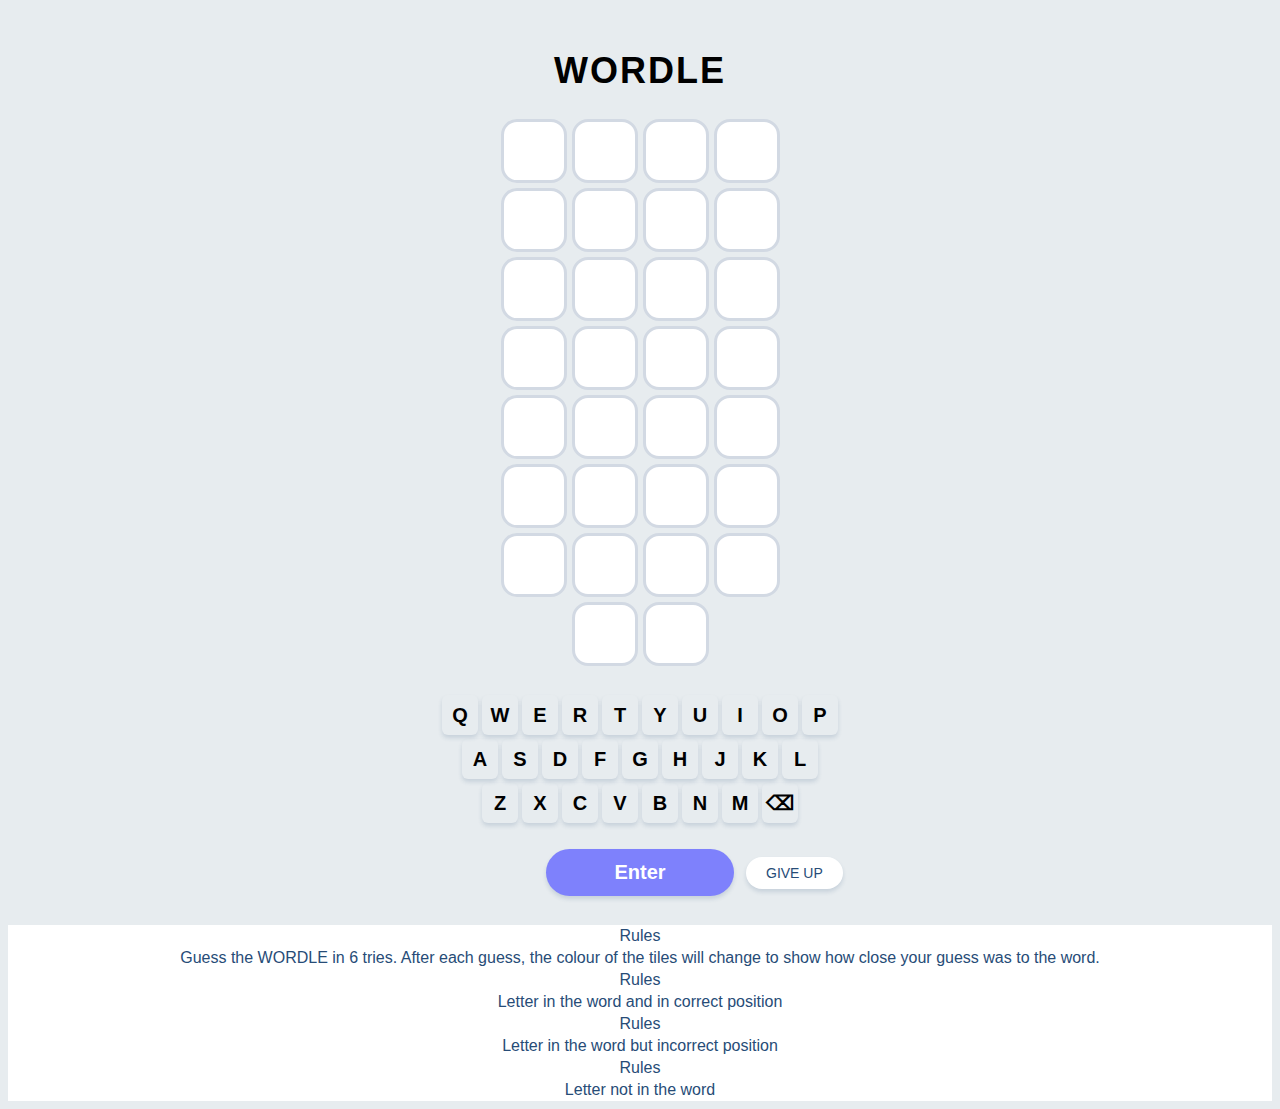
==== wordle.html @ ac992a69 "Yeojin commit" ====
<!DOCTYPE html>
<html lang="en">
  <head>
    <meta charset="utf-8" />
    <meta name="viewport" content="width=device-width, initial-scale=1" />
    <title>Wordle Game</title>

    <link href="https://cdn.jsdelivr.net/npm/bootstrap@5.3.0-alpha1/dist/css/bootstrap.min.css"
      rel="stylesheet"
      integrity="sha384-GLhlTQ8iRABdZLl6O3oVMWSktQOp6b7In1Zl3/Jr59b6EGGoI1aFkw7cmDA6j6gD"
      crossorigin="anonymous"/>
    <link rel="stylesheet" href="style.css" />

    <script src="script.js"></script>
  </head>
  <body>
    <main>
      <div class="container">
        <div class="row">
          
          <div class="col-12">
            <br />
            <h1 id="title">WORDLE</h1>
              <div id="congratulationsGif"></div>
              <div id="board"></div>
            <p id="notInWordList">Um.. still not there yet. Try another one.</p>
            <h6 id="answer"></h6>
          </div>
            
          <div id="keyBoard"></div>
          
          <div>
            <button id="giveUpBtn" class="btn-secondary">
              GIVE UP
            </button>
          </div>


          <div class="container">
            <div class="rules">
              <div class="row">

                <div class="col-sm">
                  <div class="col">
                    <div class="row">
                      <div class="col">
                        Rules
                      </div>
                      <div class="col-6">
                        Guess the WORDLE in 6 tries. After each guess, the colour of the tiles will change to show how close your guess was to the word.
                      </div>
                    </div>
                  </div>
                </div>

                <div class="col-sm">
                  <div class="col">
                    <div class="row">
                      <div class="col">
                        Rules
                      </div>
                      <div class="col-6">
                        Letter in the word and in correct position
                      </div>
                    </div>
                  </div>
                </div>
                
                <div class="col-sm">
                  <div class="col">
                    <div class="row">
                      <div class="col">
                        Rules
                      </div>
                      <div class="col-6">
                        Letter in the word but incorrect position
                      </div>
                    </div>
                  </div>
                </div>

                <div class="col-sm">
                  <div class="col">
                    <div class="row">
                      <div class="col">
                        Rules
                      </div>
                      <div class="col-6">
                        Letter not in the word
                      </div>
                    </div>
                  </div>
                </div>

              </div>
            </div>
          </div>

            <div id="playAgainBtn"></div>
        </div>
      </div>
    </main>

    <script
      src="https://cdn.jsdelivr.net/npm/bootstrap@5.3.0-alpha1/dist/js/bootstrap.bundle.min.js"
      integrity="sha384-w76AqPfDkMBDXo30jS1Sgez6pr3x5MlQ1ZAGC+nuZB+EYdgRZgiwxhTBTkF7CXvN"
      crossorigin="anonymous">
    </script>
  
  </body>
</html>
---- style.css ----
body {
  font-family: Helvetica, sans-serif, Arial;
  text-align: center;
  background-color: #E7ECEF;
}

#title {
  font-size: 36px;
  font-weight: bold;
  letter-spacing: 2px;
}

#board {
  width: 350px;
  /* height: 420px; */
  margin: 0 auto;
  margin-top: 3px;
  display: flex;
  flex-wrap: wrap;
  justify-content: center;
}

.tile {
  /* Box */
  border: 3px solid #D2D9E3;
  border-radius: 16px;
  background-color: #ffffff;
  width: 60px;
  height: 58px;
  margin: 2.5px;

  /* Text */
  color: black;
  font-size: 28px;
  font-weight: bold;
  display: flex;
  justify-content: center;
  align-items: center;
}

.correct {
  background: url("images/pattern-checker.png") no-repeat fixed centers;
  background-color: #61D7B8;
  border-color: #E7ECEF;
}

.present {
  background: url("images/pattern-plus.png") no-repeat fixed centers;
  background-color: #FCCF2E;
  border-color: #E7ECEF;
}

.absent {
  background: url("images/pattern-zigzag.png") no-repeat fixed centers;
  background-color: #C3CFDF;
  border-color: #E7ECEF;
}

#notInWordList {
  display: none;
  font-size: 16px;
}

.not {
  display: block;
  z-index: 1000;
}

.keyboard-row {
  width: 400px;
  cursor: pointer;
  margin: 0 auto;
  display: flex;
  flex-wrap: wrap;
  justify-content: center;
}

.key-tile {
  /* width: 48px;
  height: 48px; */
  width: 36px;
  height: 40px;
  margin: 2px;
  /* background: #FFFFFF; */
  box-shadow: 0px 3px 4px rgba(39, 76, 119, 0.16);
  border-radius: 6px;

  /* Text */
  font-size: 20px;
  font-weight: bold;
  display: flex;
  justify-content: center;
  align-items: center;
}

.enter-key-tile {
  margin: 24px;
  color: #fff;
  padding: 12px 68px;
  position: absolute;
  background: #7E81FC;
  box-shadow: 0px 3px 4px rgb(39 76 119 / 16%);
  border-radius: 80px;

  /* Text */
  font-size: 20px;
  font-weight: bold;
  display: flex;
  justify-content: center;
  align-items: center;
}

.enter-key-tile:hover {
  background:#383A85;
}

.diplay-none {
  display: none !important;
}

.btn-secondary {
    font-size: 14px;
    padding: 8px 20px;
    gap: 10px;
    position: absolute;
    margin: 32px;
    margin-left: 106px;
    border: none;
    background: #FFFFFF;
    box-shadow: 0px 3px 4px rgb(39 76 119 / 16%);
    border-radius: 80px;
    color: #274C77;
}

/* .btn-secondary:hover {
  background: #7E81FC;
} */

.rules {
  font-style: normal;
  font-weight: 400;
  font-size: 16px;
  line-height: 22px;
  color: #274C77;
  margin-top: 100px;
  background: #fff;
}
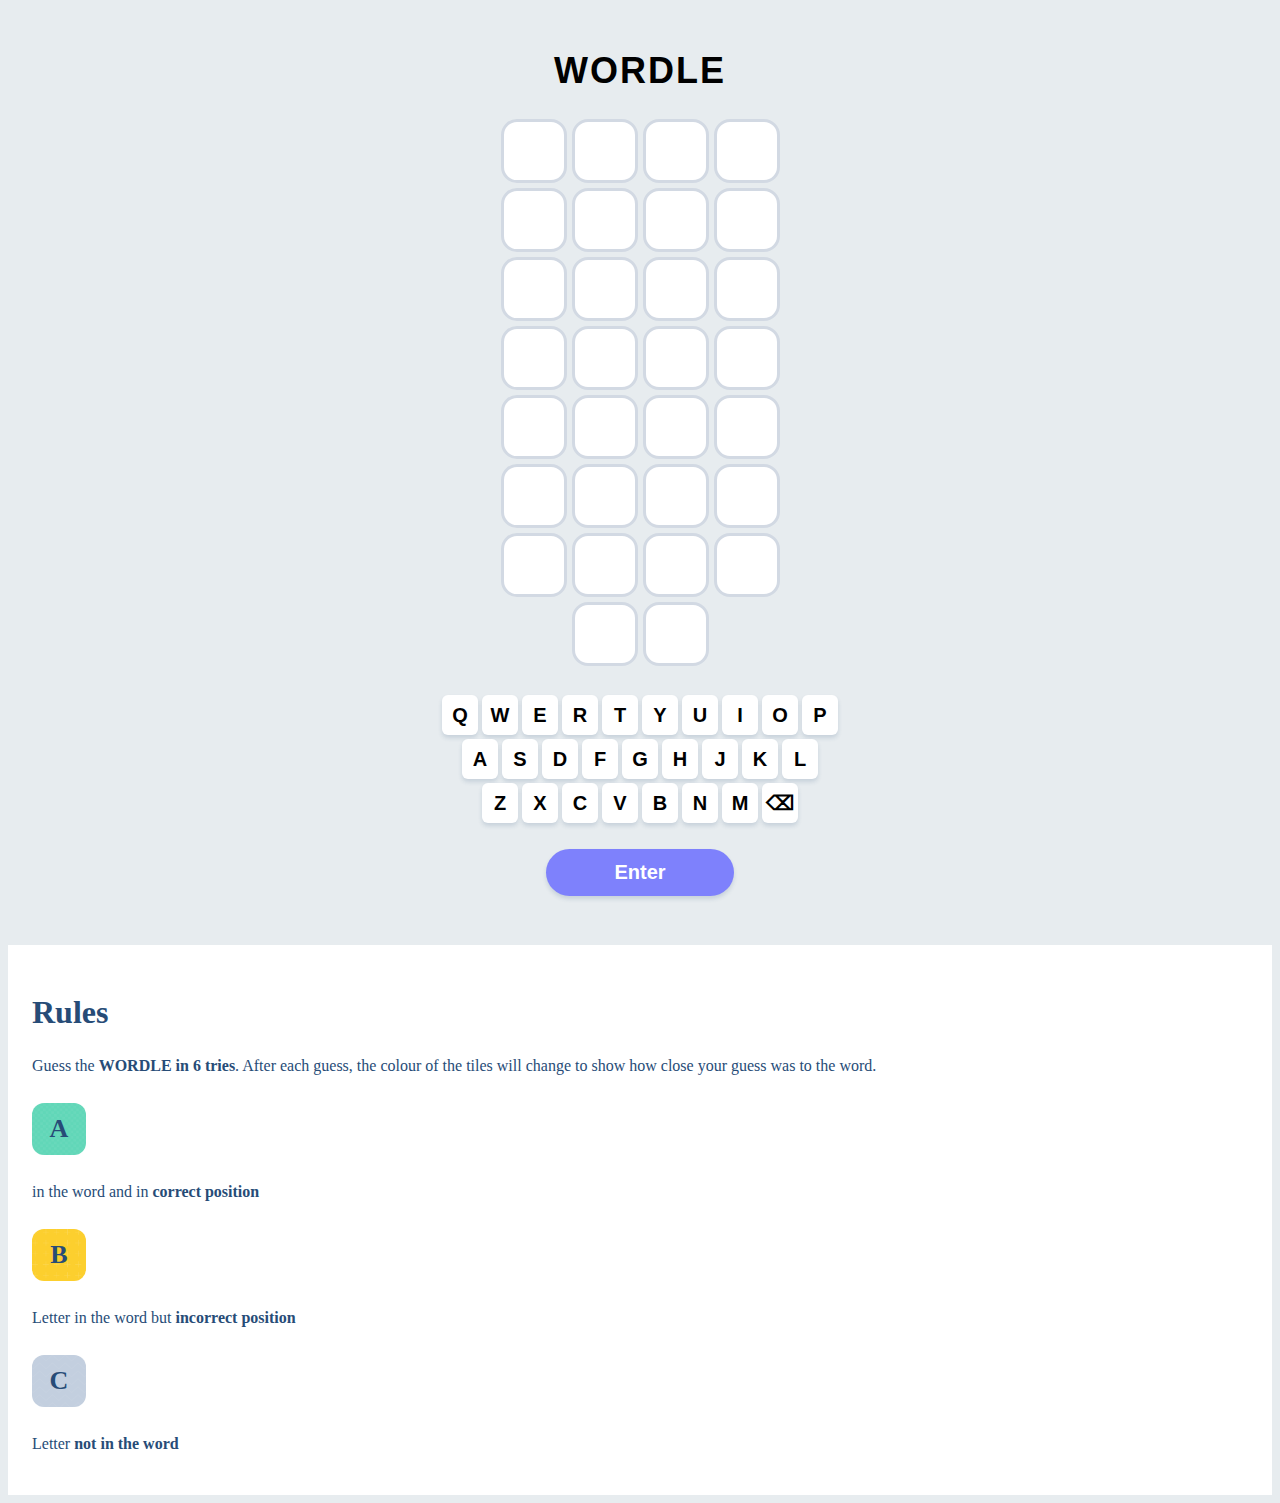
==== commit 3527ce22: "Yeojin commit" ====
--- a/wordle.html
+++ b/wordle.html
@@ -29,76 +29,84 @@
             
           <div id="keyBoard"></div>
           
-          <div>
+          <!-- <div>
             <button id="giveUpBtn" class="btn-secondary">
               GIVE UP
             </button>
-          </div>
+          </div> -->
+          
+          <div id="playAgainBtn"></div>
+        
+        </div>
+      </div>
 
+      <!-- Instruction starts -->
+      <div class="rules">
+        <div class="row">
 
-          <div class="container">
-            <div class="rules">
+          <div class="col-sm">
+            <div class="col">
               <div class="row">
-
-                <div class="col-sm">
-                  <div class="col">
-                    <div class="row">
-                      <div class="col">
-                        Rules
-                      </div>
-                      <div class="col-6">
-                        Guess the WORDLE in 6 tries. After each guess, the colour of the tiles will change to show how close your guess was to the word.
-                      </div>
-                    </div>
-                  </div>
+                <div class="col-4">
+                  <p class="instruction-title">Rules</p>
                 </div>
-
-                <div class="col-sm">
-                  <div class="col">
-                    <div class="row">
-                      <div class="col">
-                        Rules
-                      </div>
-                      <div class="col-6">
-                        Letter in the word and in correct position
-                      </div>
-                    </div>
-                  </div>
+                <div class="col-8">
+                  <p class="instruction-text">
+                    Guess the <b>WORDLE in 6 tries</b>. After each guess, the colour of the tiles will change to show how close your guess was to the word.
+                  </p>
                 </div>
-                
-                <div class="col-sm">
-                  <div class="col">
-                    <div class="row">
-                      <div class="col">
-                        Rules
-                      </div>
-                      <div class="col-6">
-                        Letter in the word but incorrect position
-                      </div>
-                    </div>
-                  </div>
-                </div>
-
-                <div class="col-sm">
-                  <div class="col">
-                    <div class="row">
-                      <div class="col">
-                        Rules
-                      </div>
-                      <div class="col-6">
-                        Letter not in the word
-                      </div>
-                    </div>
-                  </div>
-                </div>
-
               </div>
             </div>
           </div>
 
-            <div id="playAgainBtn"></div>
+          <div class="col-sm">
+            <div class="col">
+              <div class="row">
+                <div class="col-4">
+                  <p class="instruction-letter1">A</p>
+                </div>
+                <div class="col-8">
+                  <p class="instruction-text">
+                    in the word and in <b>correct position</b>
+                  </p>
+                </div>
+              </div>
+            </div>
+          </div>
+          
+          <div class="col-sm">
+            <div class="col">
+              <div class="row">
+                <div class="col-4">
+                  <p class="instruction-letter2">B</p>
+                </div>
+                <div class="col-8">
+                  <p class="instruction-text">
+                    Letter in the word but <b>incorrect position</b>
+                  </p>
+                </div>
+              </div>
+            </div>
+          </div>
+
+          <div class="col-sm">
+            <div class="col">
+              <div class="row">
+                <div class="col-4">
+                  <p class="instruction-letter3">C</p>
+                </div>
+                <div class="col-8">
+                  <p class="instruction-text">
+                  Letter <b>not in the word</b>
+                  </p>
+                </div>
+              </div>
+            </div>
+          
+          </div>
         </div>
-      </div>
+        <!-- Instruction ends -->
+
     </main>
 
     <script
--- a/style.css
+++ b/style.css
@@ -1,7 +1,13 @@
+/* @import url('https://fonts.googleapis.com/css2?family=Open+Sans&display=swap'); */
+
 body {
-  font-family: Helvetica, sans-serif, Arial;
+  font-family: Open Sans, Helvetica, sans-serif, Arial;
   text-align: center;
   background-color: #E7ECEF;
+}
+
+.key-tile {
+  background-color: #fff;
 }
 
 #title {
@@ -39,19 +45,22 @@
 }
 
 .correct {
-  background: url("images/pattern-checker.png") no-repeat fixed centers;
+  background: url("images/pattern-checker.png");
+  background-size: 60px;
   background-color: #61D7B8;
   border-color: #E7ECEF;
 }
 
 .present {
-  background: url("images/pattern-plus.png") no-repeat fixed centers;
+  background: url("images/pattern-plus.png");
+  background-size: 60px;
   background-color: #FCCF2E;
   border-color: #E7ECEF;
 }
 
 .absent {
-  background: url("images/pattern-zigzag.png") no-repeat fixed centers;
+  background: url("images/pattern-zigzag.png");
+  background-size: 60px;
   background-color: #C3CFDF;
   border-color: #E7ECEF;
 }
@@ -142,6 +151,81 @@
   font-size: 16px;
   line-height: 22px;
   color: #274C77;
-  margin-top: 100px;
+  margin-top: 120px;
   background: #fff;
-}
+  padding: 24px;
+}
+
+.instruction-title {
+  font-family: 'Poppins';
+  font-style: normal;
+  font-weight: 700;
+  font-size: 32px;
+  color: #274C77;
+  text-align: left;
+}
+
+.instruction-text {
+  font-family: 'Open Sans';
+  font-style: normal;
+  font-weight: 400;
+  font-size: 16px;
+  line-height: 22px;
+  color: #274C77;
+  text-align: left;
+  /* padding-left: 8px; */
+}
+
+.instruction-letter1 {
+  font-size: 26px;
+  display: flex;
+  flex-direction: column;
+  justify-content: center;
+  align-items: center;
+  border-radius: 12px;
+  text-align: center;
+  width: 54px;
+  height: 52px;
+  background: url(images/pattern-checker.png), #61D7B8;
+  background-size: 80px;
+  font-family: 'Open Sans';
+  font-style: normal;
+  font-weight: 700;
+  line-height: 38px;
+}
+
+.instruction-letter2 {
+  font-size: 26px;
+  display: flex;
+  flex-direction: column;
+  justify-content: center;
+  align-items: center;
+  border-radius: 12px;
+  text-align: center;
+  width: 54px;
+  height: 52px;
+  background: url(images/pattern-plus.png), #FCCF2E;
+  background-size: 60px;
+  font-family: 'Open Sans';
+  font-style: normal;
+  font-weight: 700;
+  line-height: 38px;
+}
+
+.instruction-letter3 {
+  font-size: 26px;
+  display: flex;
+  flex-direction: column;
+  justify-content: center;
+  align-items: center;
+  border-radius: 12px;
+  text-align: center;
+  width: 54px;
+  height: 52px;
+  background: url(images/pattern-zigzag.png), #C3CFDF;
+  background-size: 60px;
+  font-family: 'Open Sans';
+  font-style: normal;
+  font-weight: 700;
+  line-height: 38px;
+}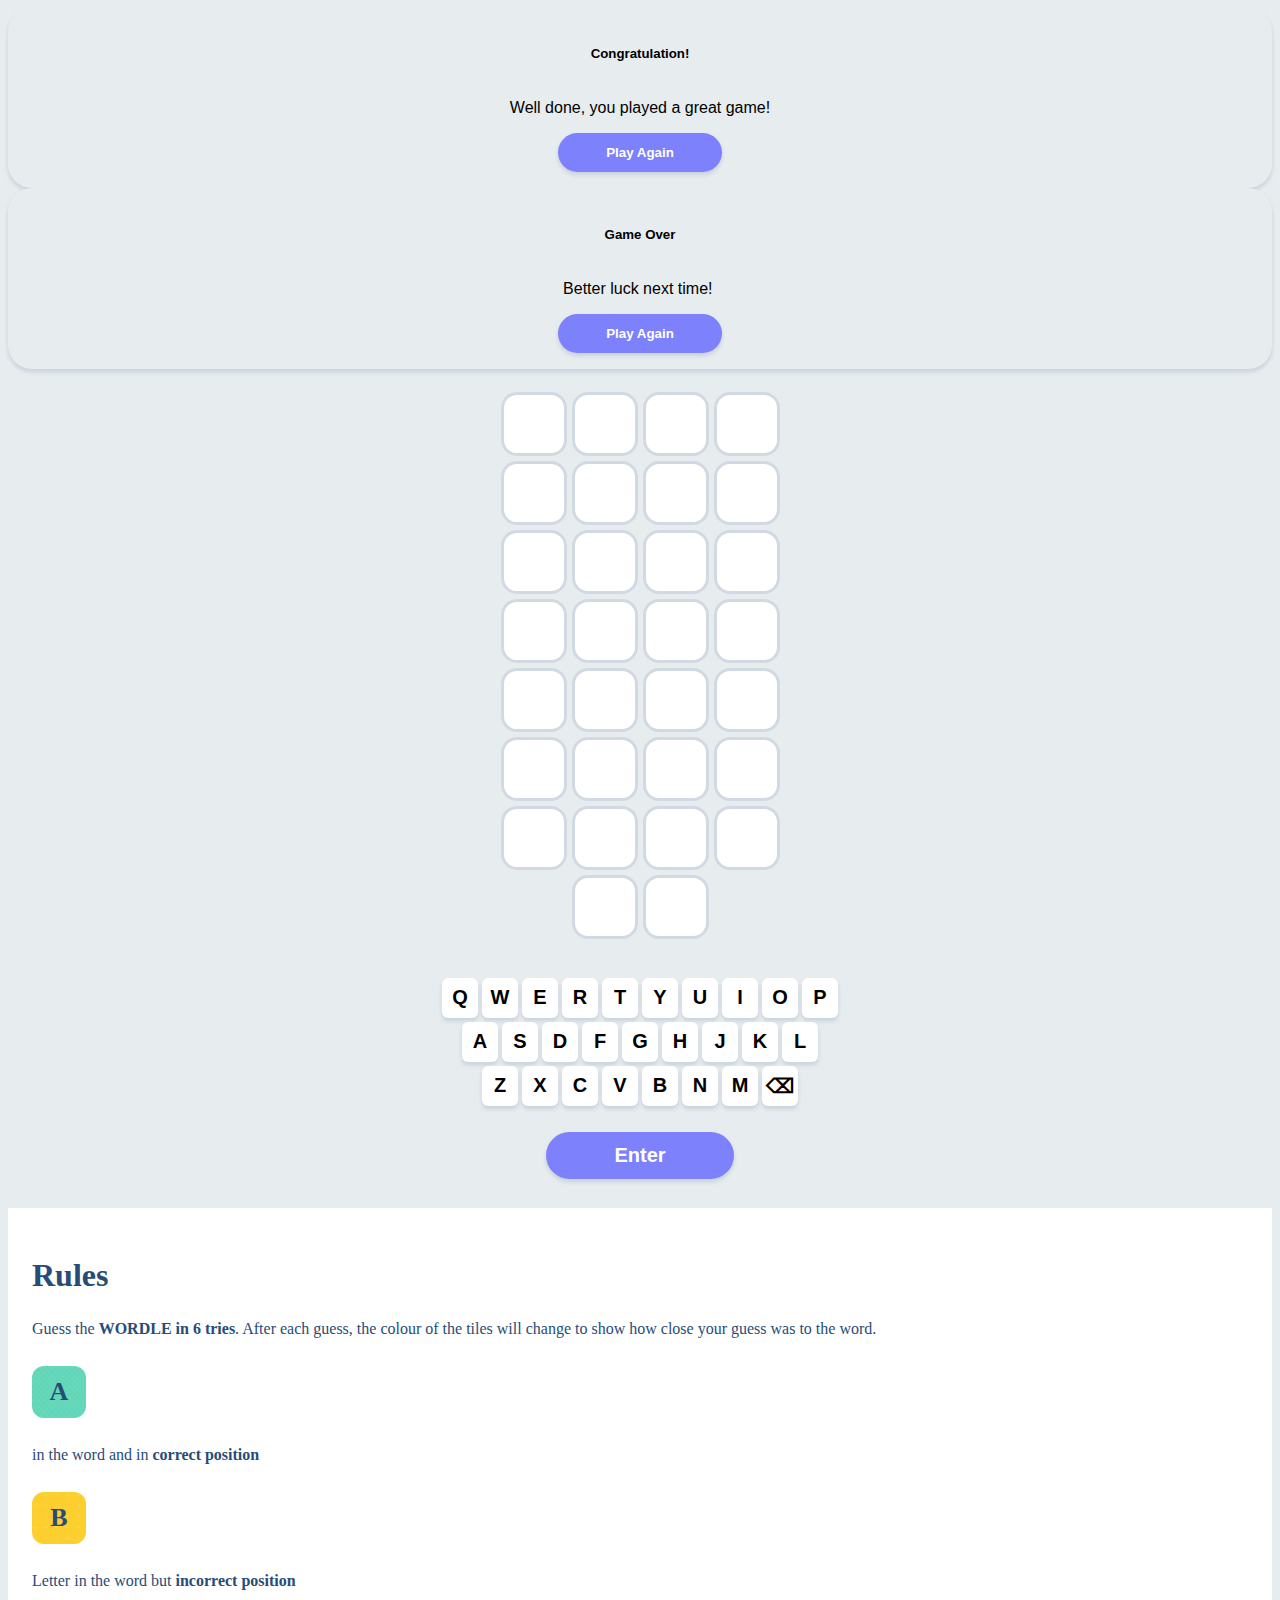
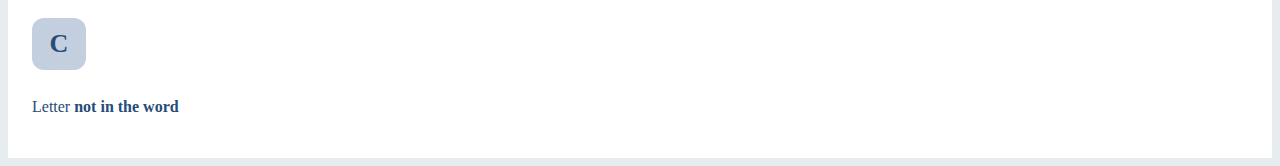
==== commit 9c935f5b: "Final version" ====
--- a/wordle.html
+++ b/wordle.html
@@ -17,33 +17,64 @@
     <main>
       <div class="container">
         <div class="row">
-          
-          <div class="col-12">
-            <br />
-            <h1 id="title">WORDLE</h1>
-              <div id="congratulationsGif"></div>
-              <div id="board"></div>
-            <p id="notInWordList">Um.. still not there yet. Try another one.</p>
-            <h6 id="answer"></h6>
+          <div class="col-1">
+            <!-- # modalSuccess-dialog -->
+            <div id="app" class="container py-2">
+              <div class="py-2">
+                  <div class="modal" id="modalSuccess">
+                      <div class="modal-dialog">
+                          <div class="modal-content">
+                              <div class="modal-header">
+                                  <h5 id="modal-title" class="modal-title" style="font-weight: bold;">Congratulation!</h5>
+                              </div>
+                              <div class="modal-body">
+                                  <p>Well done, you played a great game!</p>
+                              </div>
+                              <div class="modal-footer">
+                                  <button type="button" class="btn-success">Play Again</button>
+                              </div>
+                          </div>
+                      </div>
+                  </div>
+              </div>
+          </div>
+          <!-- # modalFail-dialog -->
+          <div id="app" class="container py-2">
+              <div class="py-2">
+                  <div class="modal" id="modalFail">
+                      <div class="modal-dialog">
+                          <div class="modal-content">
+                              <div class="modal-header">
+                                  <h5 class="modal-title" style="font-weight: bold;">Game Over</h5>
+                              </div>
+                              <div id="newPara" class="modal-body">
+                                  <p>Better luck next time!&nbsp;</p>
+                              </div>
+                              <div class="modal-footer">
+                                  <button type="button" class="btn btn-success">Play Again</button>
+                              </div>
+                          </div>
+                      </div>
+                  </div>
+              </div>
+          </div>
+          </div>
+          <div class="col-10">
+            <br>
+            <div id="board"></div>
+            <br>
+            <p style="font-weight: bold; color: crimson;" id="answer"></p>
+          </div>
+          <div id="keyBoard"></div>         
+          <div class="col-1">     
           </div>
             
           <div id="keyBoard"></div>
-          
-          <!-- <div>
-            <button id="giveUpBtn" class="btn-secondary">
-              GIVE UP
-            </button>
-          </div> -->
-          
-          <div id="playAgainBtn"></div>
-        
         </div>
       </div>
-
       <!-- Instruction starts -->
       <div class="rules">
         <div class="row">
-
           <div class="col-sm">
             <div class="col">
               <div class="row">
@@ -58,7 +89,6 @@
               </div>
             </div>
           </div>
-
           <div class="col-sm">
             <div class="col">
               <div class="row">
@@ -72,8 +102,7 @@
                 </div>
               </div>
             </div>
-          </div>
-          
+          </div>         
           <div class="col-sm">
             <div class="col">
               <div class="row">
@@ -88,7 +117,6 @@
               </div>
             </div>
           </div>
-
           <div class="col-sm">
             <div class="col">
               <div class="row">
@@ -106,14 +134,11 @@
           </div>
         </div>
         <!-- Instruction ends -->
-
     </main>
-
     <script
       src="https://cdn.jsdelivr.net/npm/bootstrap@5.3.0-alpha1/dist/js/bootstrap.bundle.min.js"
       integrity="sha384-w76AqPfDkMBDXo30jS1Sgez6pr3x5MlQ1ZAGC+nuZB+EYdgRZgiwxhTBTkF7CXvN"
       crossorigin="anonymous">
     </script>
-  
   </body>
 </html>
--- a/style.css
+++ b/style.css
@@ -6,19 +6,92 @@
   background-color: #E7ECEF;
 }
 
-.key-tile {
-  background-color: #fff;
-}
-
-#title {
-  font-size: 36px;
-  font-weight: bold;
-  letter-spacing: 2px;
+#titleContainer{
+  height: 100vh;
+  display: flex;
+  align-items: center;
+  justify-content: center;
+  flex-direction: column;
+}
+
+.wordleTitle{
+  display: flex;
+}
+
+#getStartedBtn{
+  font-weight: bold;
+  width: 200px;
+  height: 58px;
+  background-color: #7E81FC;
+  border-radius: 50px;
+  text-align: center;
+  line-height: 50px;
+  color: white;
+  text-decoration: none; 
+  margin-top: 20px;
+  display: flex;
+  justify-content: center;
+  align-items: center;
+  box-shadow: 0px 3px 4px rgba(39, 76, 119, 0.16);
+}
+
+.key-tile{
+  background-color: white;
+  
+}
+.titleStart {
+  display: flex;
+  justify-content: center;
+  align-items: center;
+  width: 100px;
+  height: 100px;
+  font-size: 40px;
+  font-weight: bold;
+  background-color: white;
+  margin: 1rem;
+  padding: 1rem;
+  box-shadow: 0px 3px 4px rgb(40 74 114 / 20%);
+  border-radius: 10px;
+}
+
+@media screen and (max-width: 480px) {
+  .titleStart {
+    width: 50px;
+    height: 50px;
+    font-size: 30px;
+    margin: 5px;
+    padding: 5px;
+    border-radius: 10px;
+  }
+  #getStartedBtn{
+    width: 130px;
+    height: 40px;
+    border-radius: 20px;
+    line-height: 40px;
+    margin-top: 20px;
+  }
+}
+
+@media screen and (max-width: 768px)  {
+  .titleStart {
+    width: 50px;
+    height: 50px;
+    font-size: 30px;
+    margin: 5px;
+    padding: 5px;
+    border-radius: 10px;
+  }
+  #getStartedBtn{
+    width: 180px;
+    height: 48px;
+    border-radius: 50px;
+    line-height: 40px; 
+    margin-top: 20px;
+  }
 }
 
 #board {
   width: 350px;
-  /* height: 420px; */
   margin: 0 auto;
   margin-top: 3px;
   display: flex;
@@ -85,12 +158,9 @@
 }
 
 .key-tile {
-  /* width: 48px;
-  height: 48px; */
   width: 36px;
   height: 40px;
   margin: 2px;
-  /* background: #FFFFFF; */
   box-shadow: 0px 3px 4px rgba(39, 76, 119, 0.16);
   border-radius: 6px;
 
@@ -103,7 +173,7 @@
 }
 
 .enter-key-tile {
-  margin: 24px;
+  margin-top: 24px;
   color: #fff;
   padding: 12px 68px;
   position: absolute;
@@ -120,6 +190,20 @@
 }
 
 .enter-key-tile:hover {
+  background:#383A85;
+}
+
+.btn-success {
+  color: #fff;
+  padding: 12px 48px;
+  background: #7E81FC;
+  box-shadow: 0px 3px 4px rgb(39 76 119 / 16%);
+  border-radius: 80px;
+  border-style: none;
+  font-weight: bold;
+}
+
+.btn-success:hover {
   background:#383A85;
 }
 
@@ -141,17 +225,13 @@
     color: #274C77;
 }
 
-/* .btn-secondary:hover {
-  background: #7E81FC;
-} */
-
 .rules {
   font-style: normal;
   font-weight: 400;
   font-size: 16px;
   line-height: 22px;
   color: #274C77;
-  margin-top: 120px;
+  margin-top: 100px;
   background: #fff;
   padding: 24px;
 }
@@ -173,7 +253,6 @@
   line-height: 22px;
   color: #274C77;
   text-align: left;
-  /* padding-left: 8px; */
 }
 
 .instruction-letter1 {
@@ -228,4 +307,39 @@
   font-style: normal;
   font-weight: 700;
   line-height: 38px;
+}
+
+.modal{
+  --bs-modal-margin: 2rem;
+}
+
+.modal-content{
+  background-color: #E7ECEF;
+}
+
+.modal-content p,h5{
+  text-align: left;
+  color: var(--body-fg);
+}
+
+.modal-header {
+  display: flex;
+  justify-content: center;
+}
+
+.modal-body {
+  display: flex;
+  justify-content: center;
+}
+
+.modal-content {
+  border: none;
+  box-shadow: 0px 3px 4px rgb(39 76 119 / 16%);
+  border-radius: 24px;
+  padding: 16px;
+}
+
+.modal-footer {
+  display: flex;
+  justify-content: center;
 }